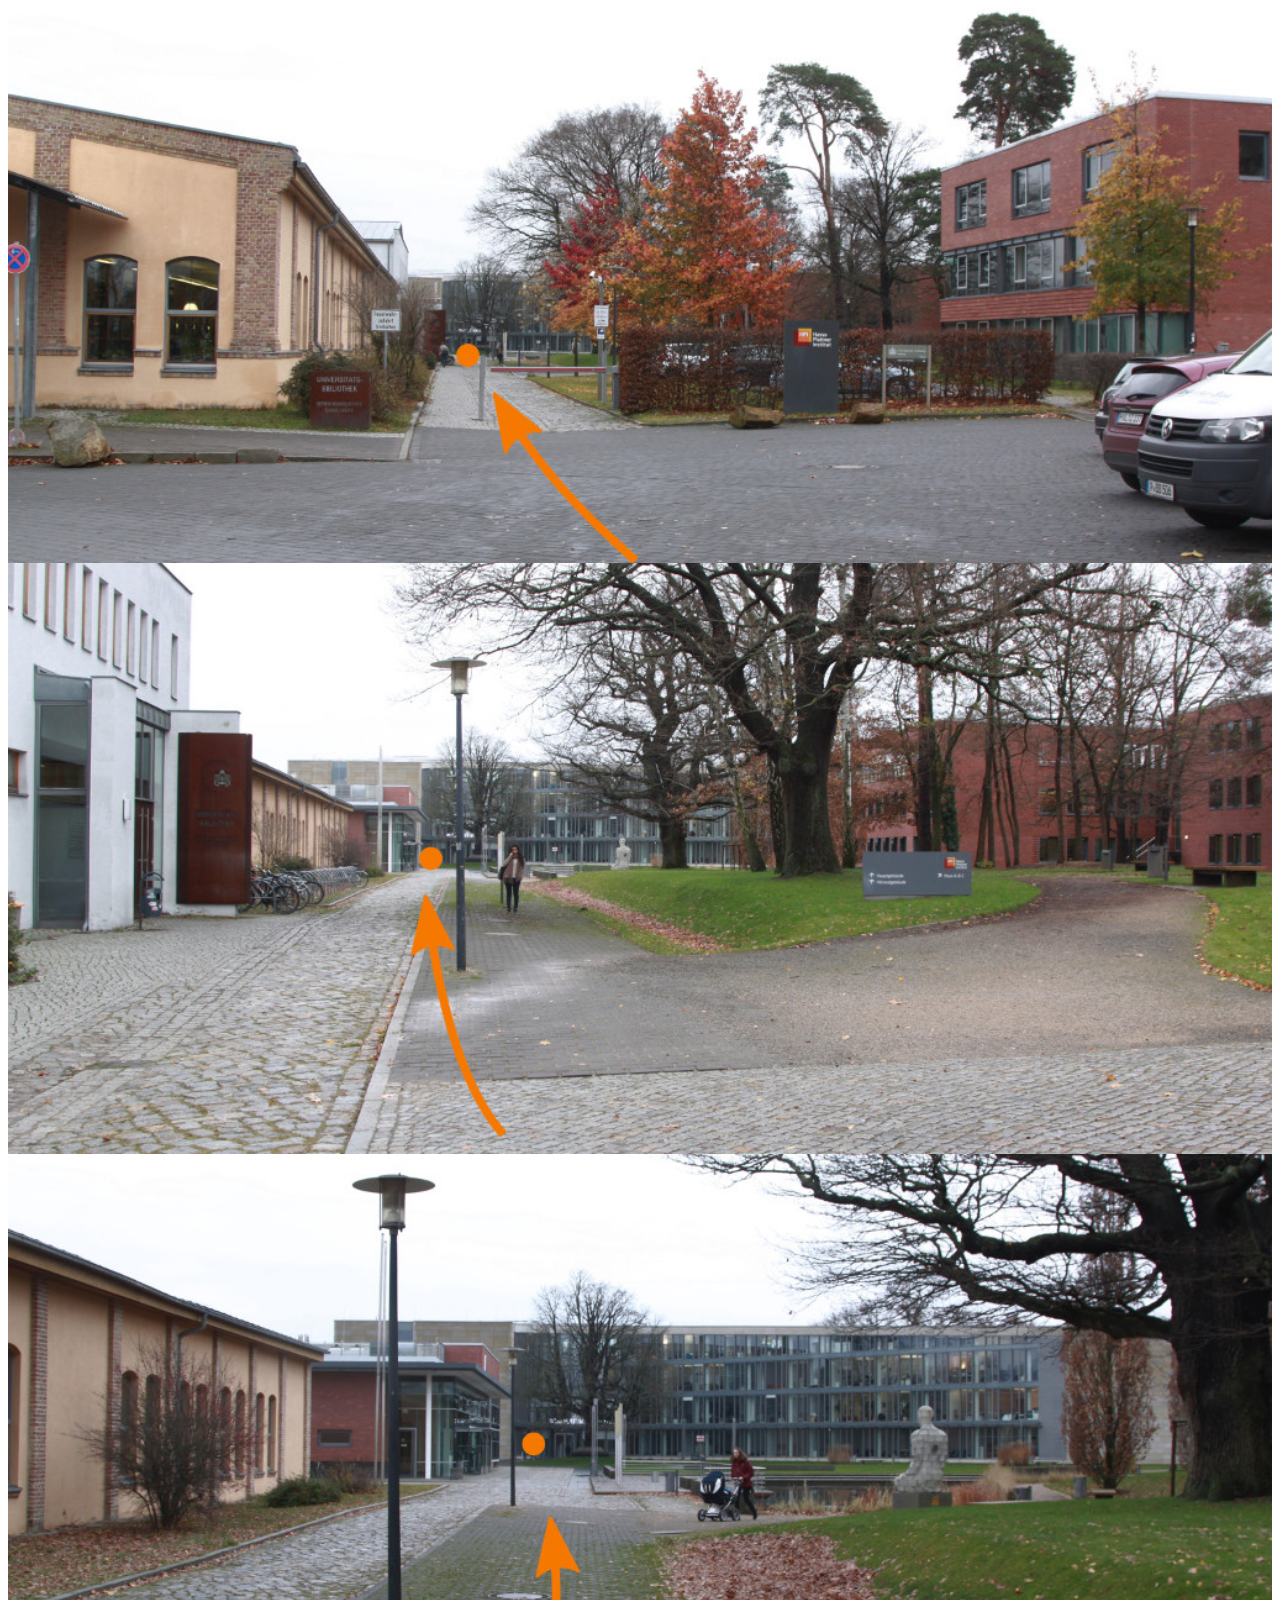
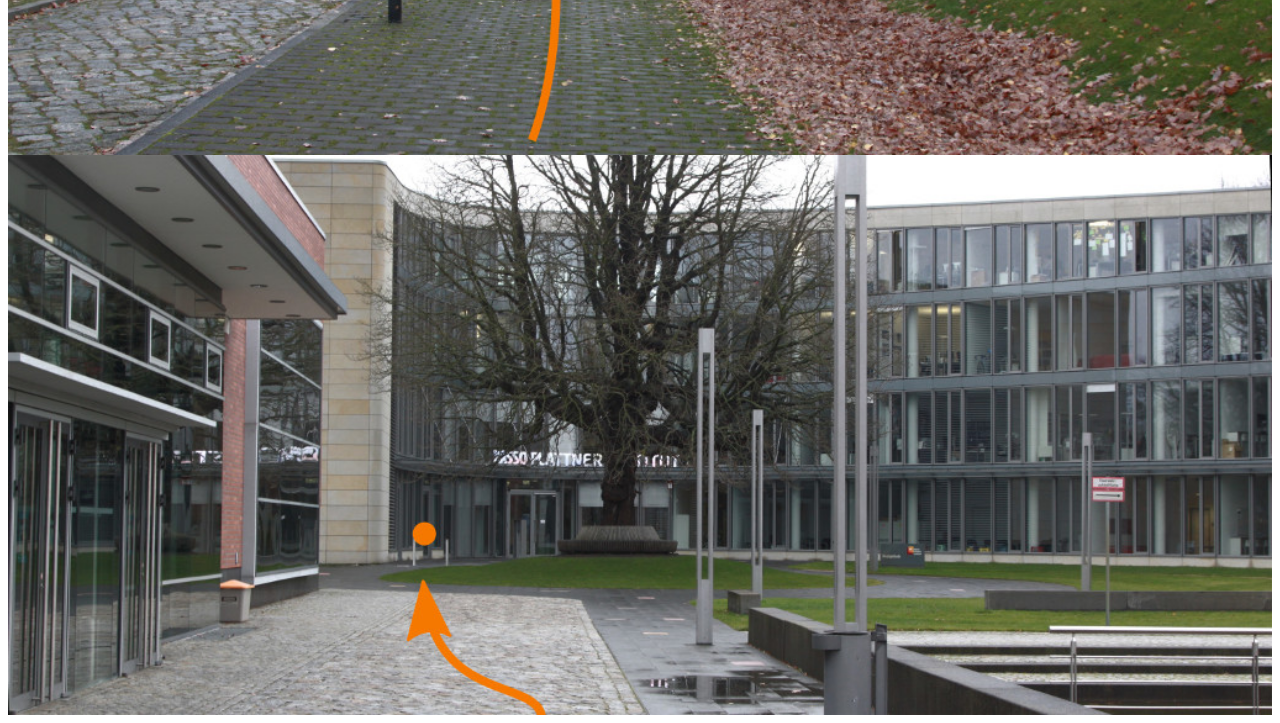
==== Anreise/HPI/index.html @ 6e069bfa "Anreise hinzugefügt" ====
<html>
  <head>
  </head>
  <body>
    <img src="Anreise1_small.jpg" alt="" width="100%" /><br/>
    <img src="Anreise2_small.jpg" alt="" width="100%" /><br/>
    <img src="Anreise3_small.jpg" alt="" width="100%" /><br/>
    <img src="Anreise4_small.jpg" alt="" width="100%" /><br/>
  </body>
</html>
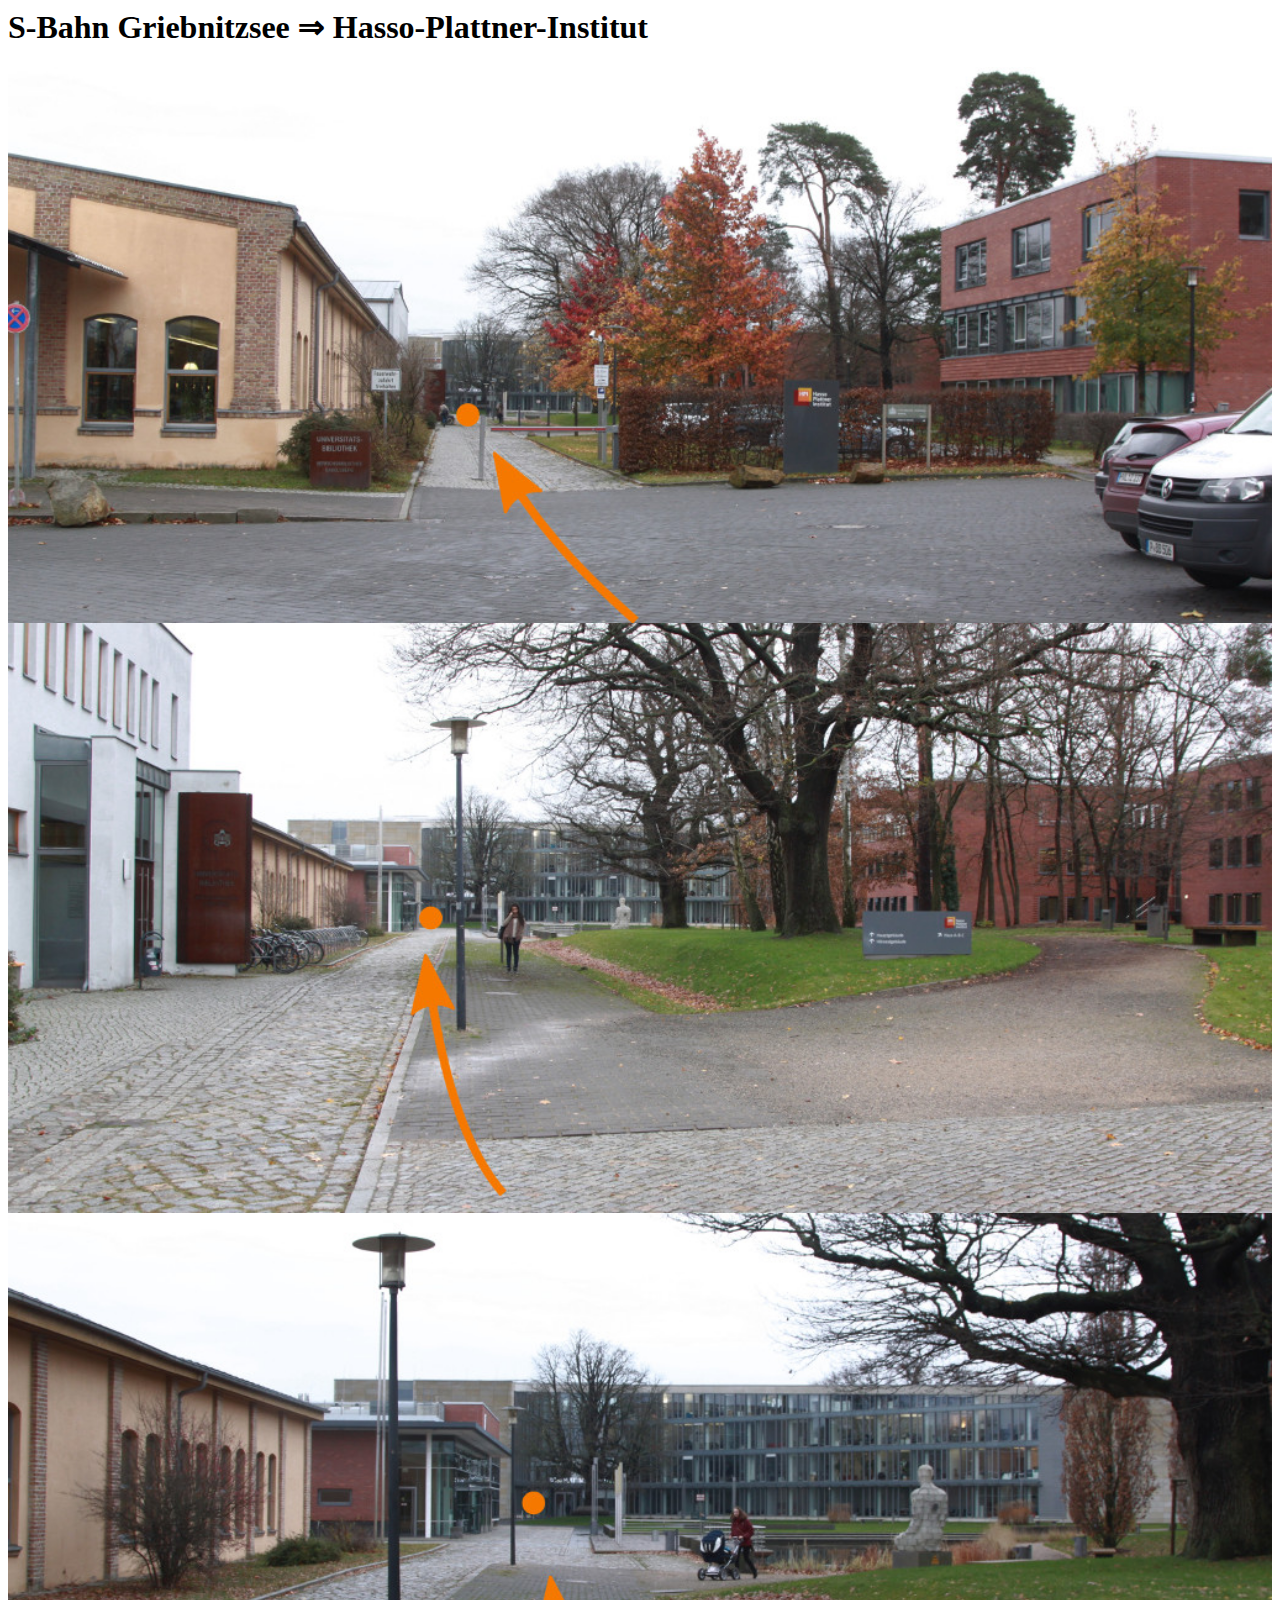
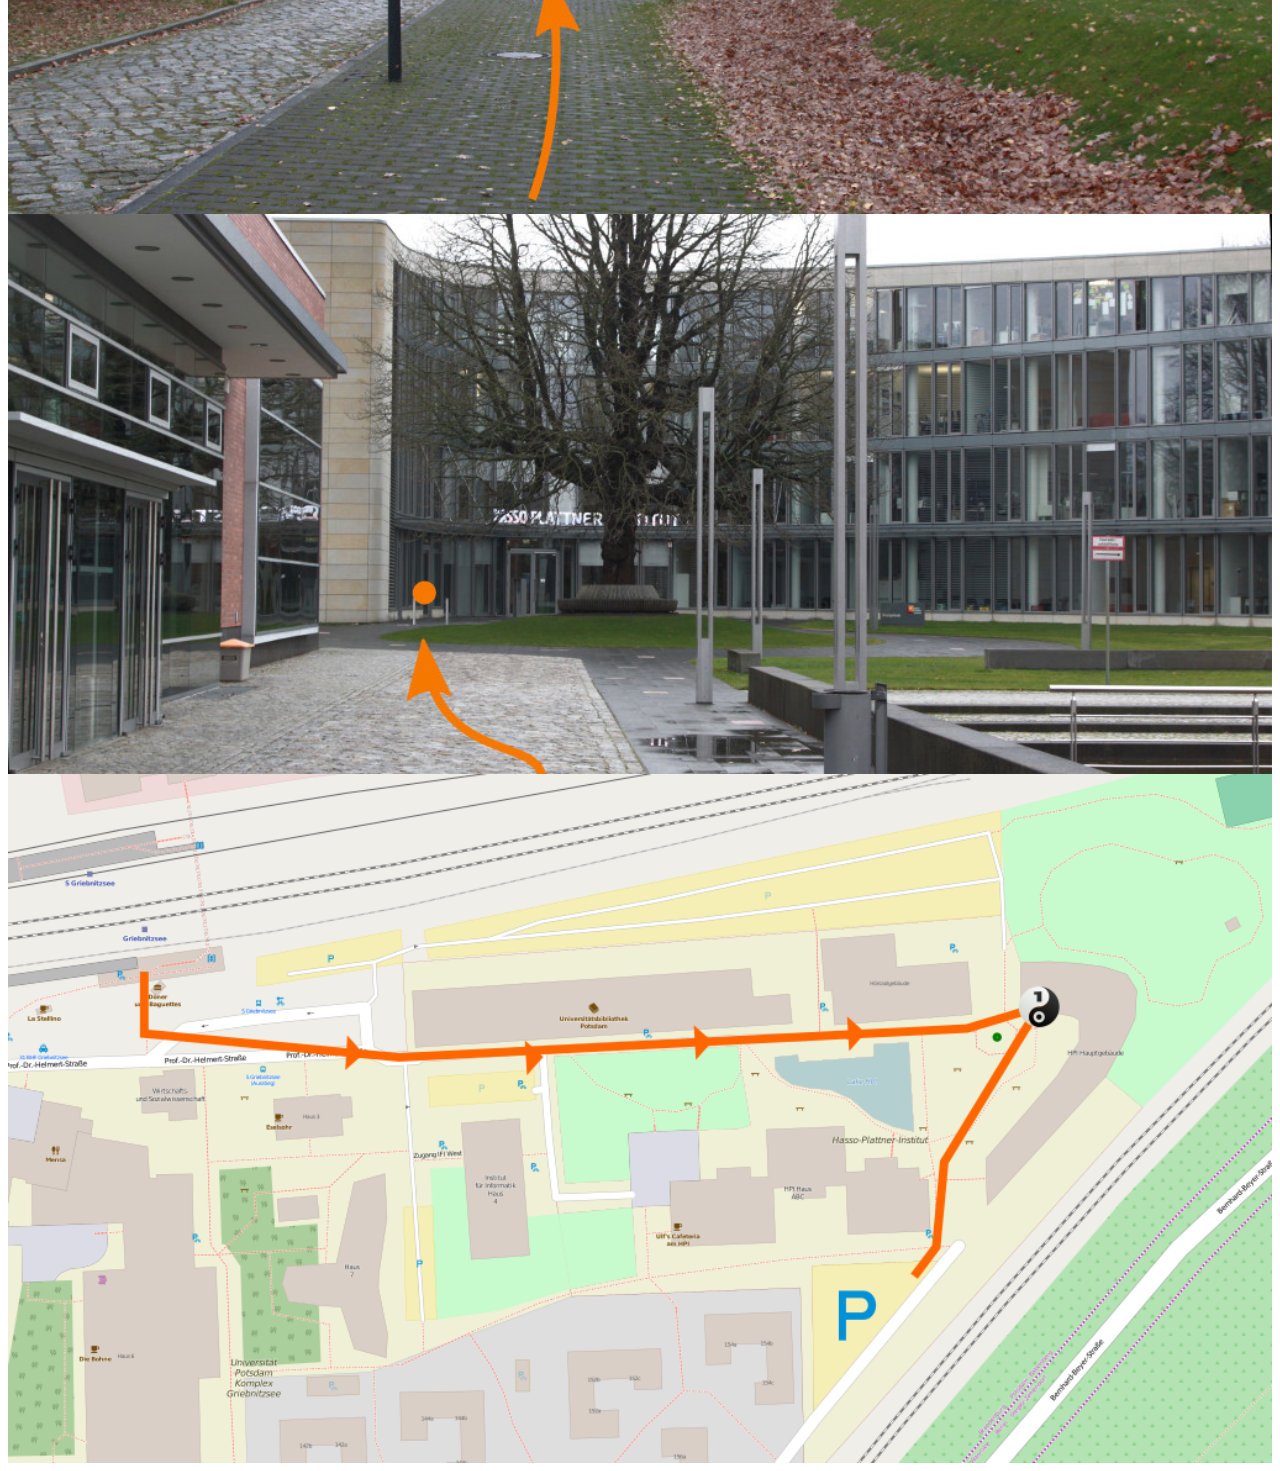
==== commit 9113c641: "Anreisekarte dargestellt" ====
--- a/Anreise/HPI/index.html
+++ b/Anreise/HPI/index.html
@@ -1,11 +1,15 @@
-<html>
+﻿<html>
   <head>
+    <!-- http://stackoverflow.com/questions/4696499/meta-charset-utf-8-vs-meta-http-equiv-content-type -->
+    <meta charset="utf-8" />
+    <title>Anreise Hasso-Plattner-Institut</title>
   </head>
   <body>
+    <h1>S-Bahn Griebnitzsee ⇒ Hasso-Plattner-Institut</h1>
     <img src="Anreise1_small.jpg" alt="" width="100%" /><br/>
     <img src="Anreise2_small.jpg" alt="" width="100%" /><br/>
     <img src="Anreise3_small.jpg" alt="" width="100%" /><br/>
     <img src="Anreise4_small.jpg" alt="" width="100%" /><br/>
+    <a href="http://www.openstreetmap.org/#map=18/52.39353/13.13106"><img src="SBahn-HPI.png" alt="" width="100%" /></a><br/>
   </body>
 </html>
-  
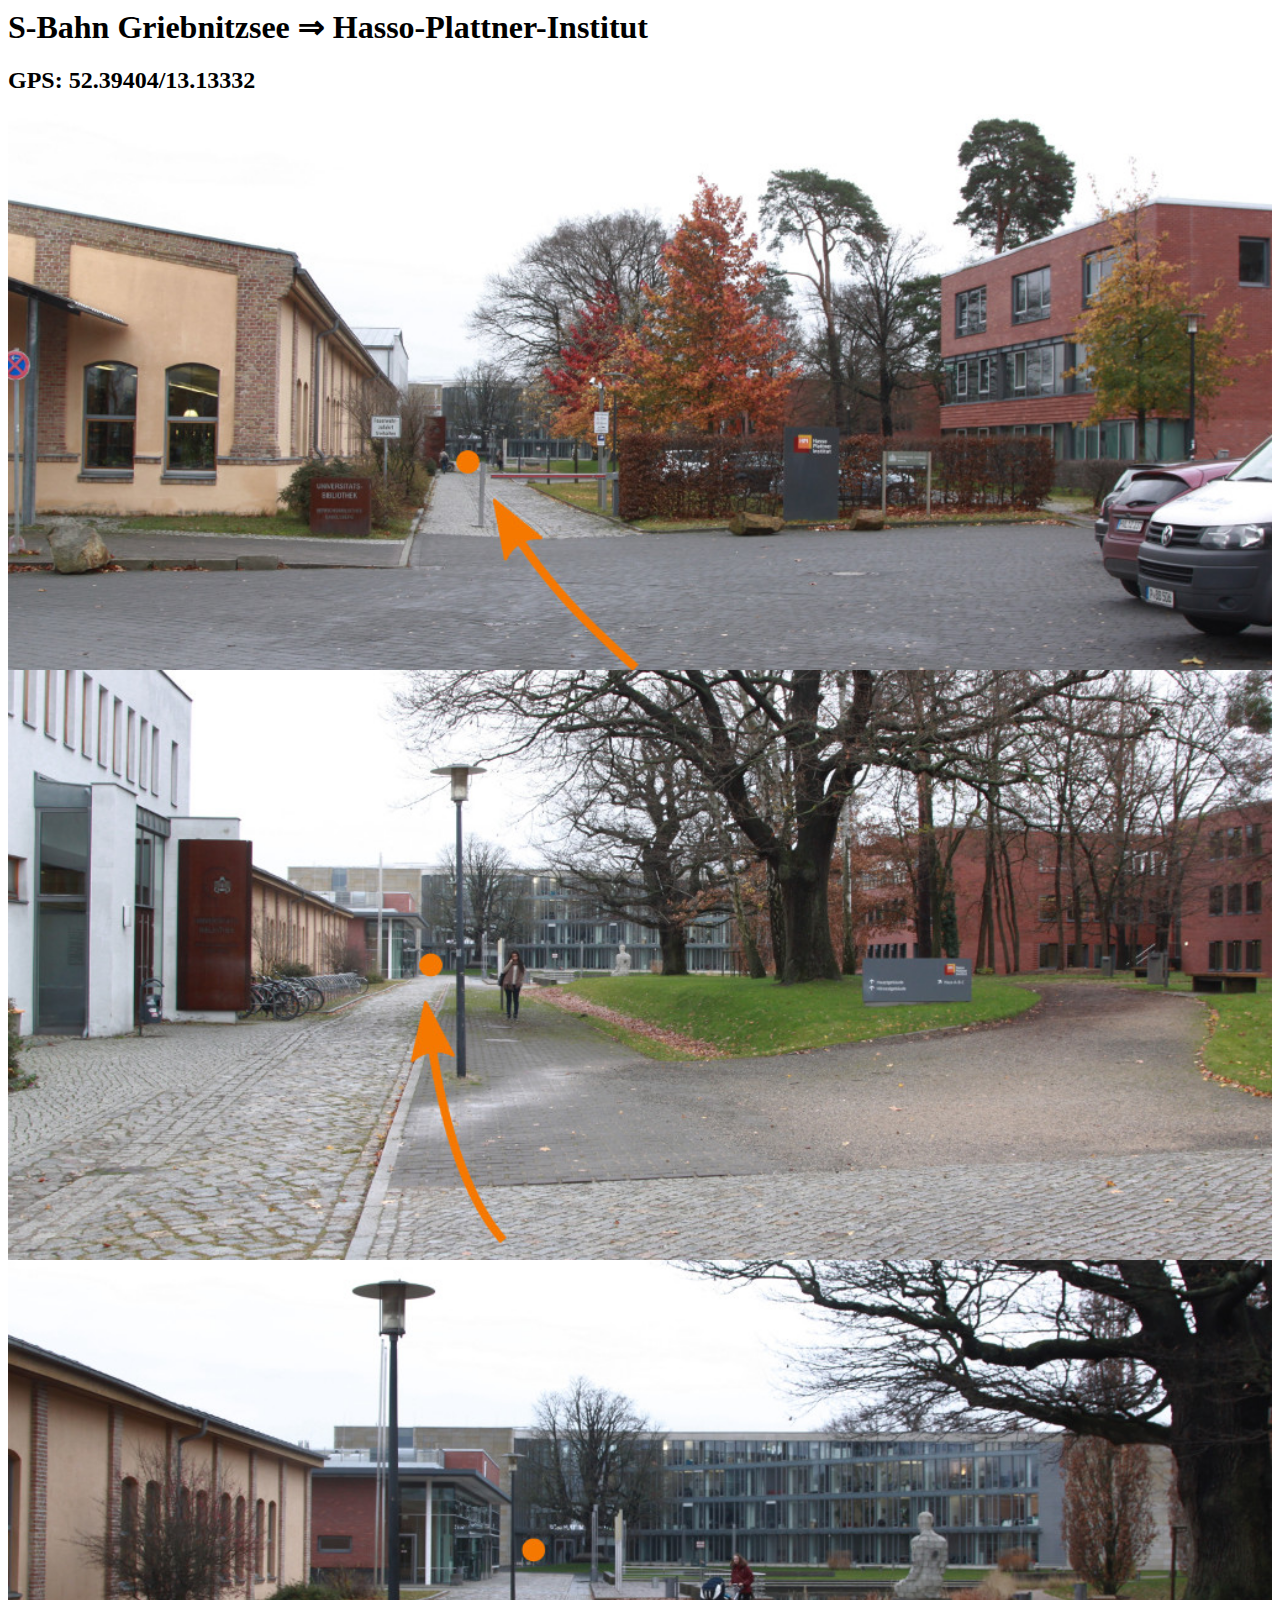
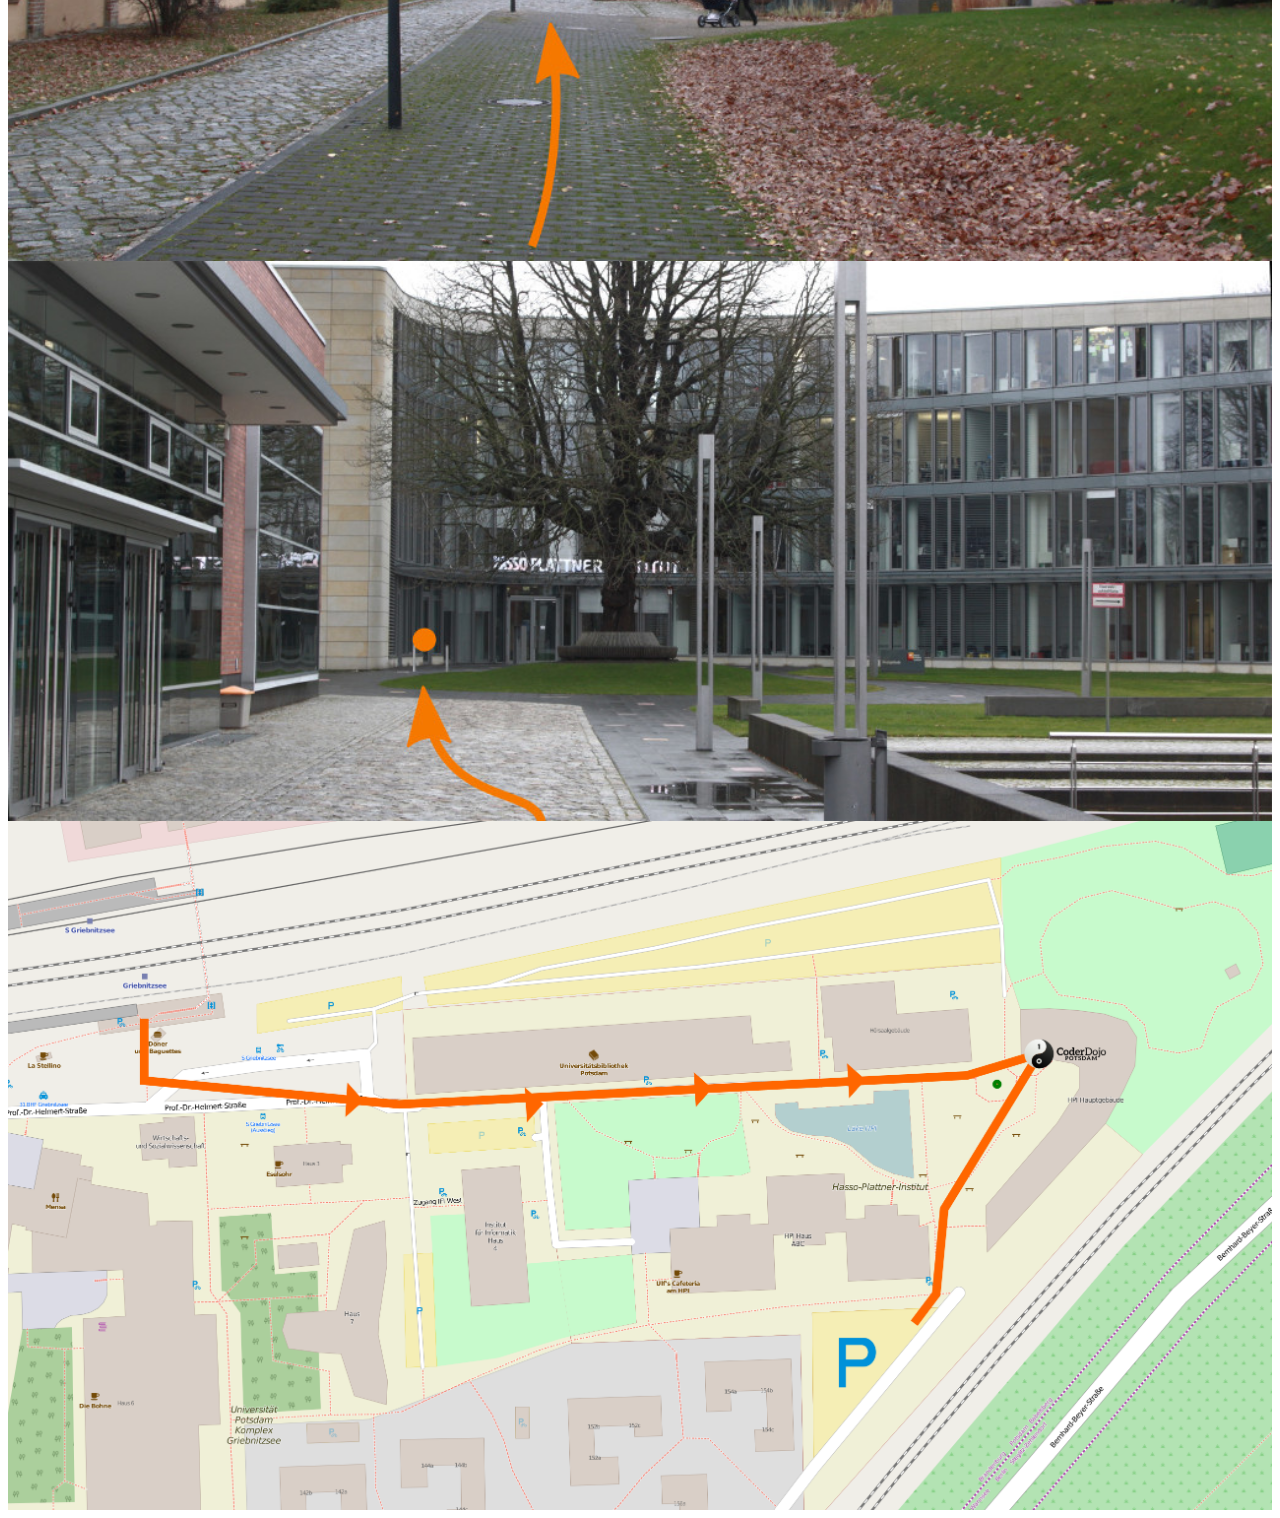
==== commit 0e8c501a: "add GPS coordinates" ====
--- a/Anreise/HPI/index.html
+++ b/Anreise/HPI/index.html
@@ -6,6 +6,9 @@
   </head>
   <body>
     <h1>S-Bahn Griebnitzsee ⇒ Hasso-Plattner-Institut</h1>
+    <h2>
+      GPS:&nbsp;52.39404/13.13332
+    </h2>
     <img src="Anreise1_small.jpg" alt="" width="100%" /><br/>
     <img src="Anreise2_small.jpg" alt="" width="100%" /><br/>
     <img src="Anreise3_small.jpg" alt="" width="100%" /><br/>
